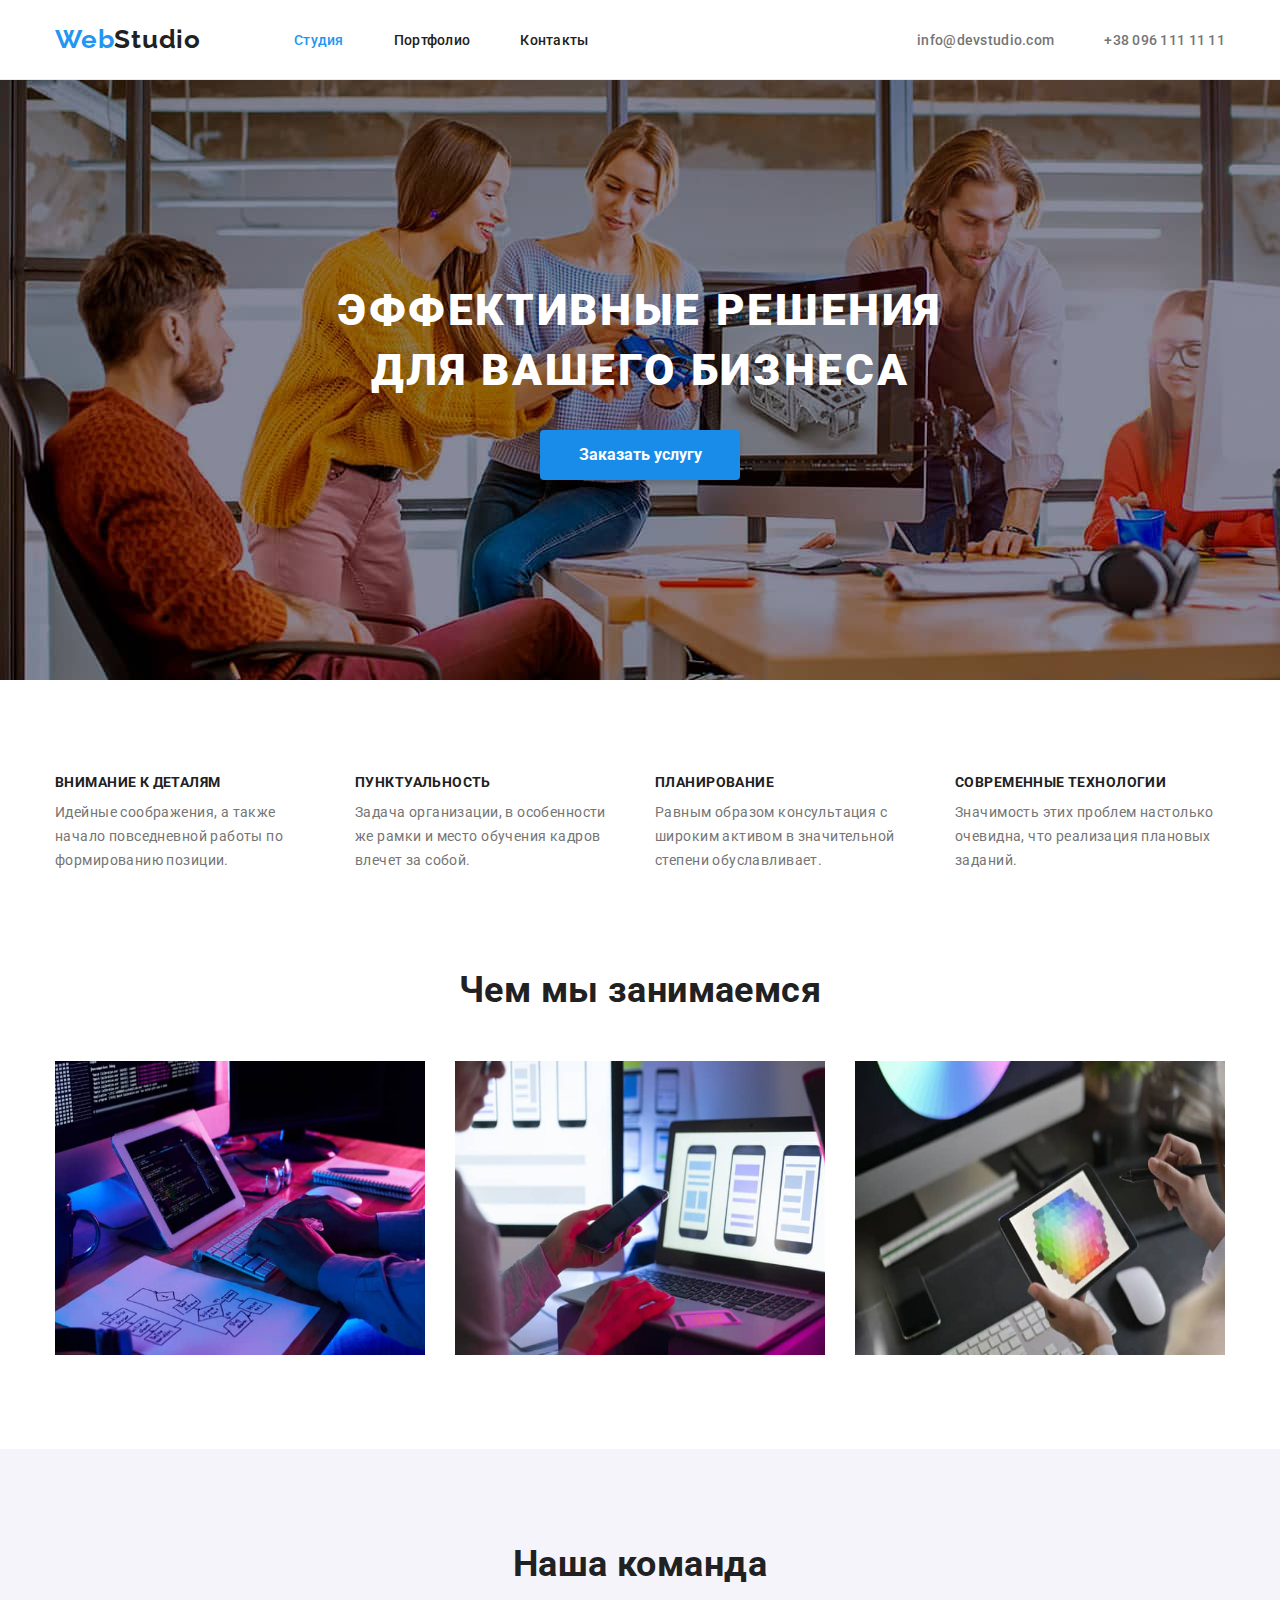
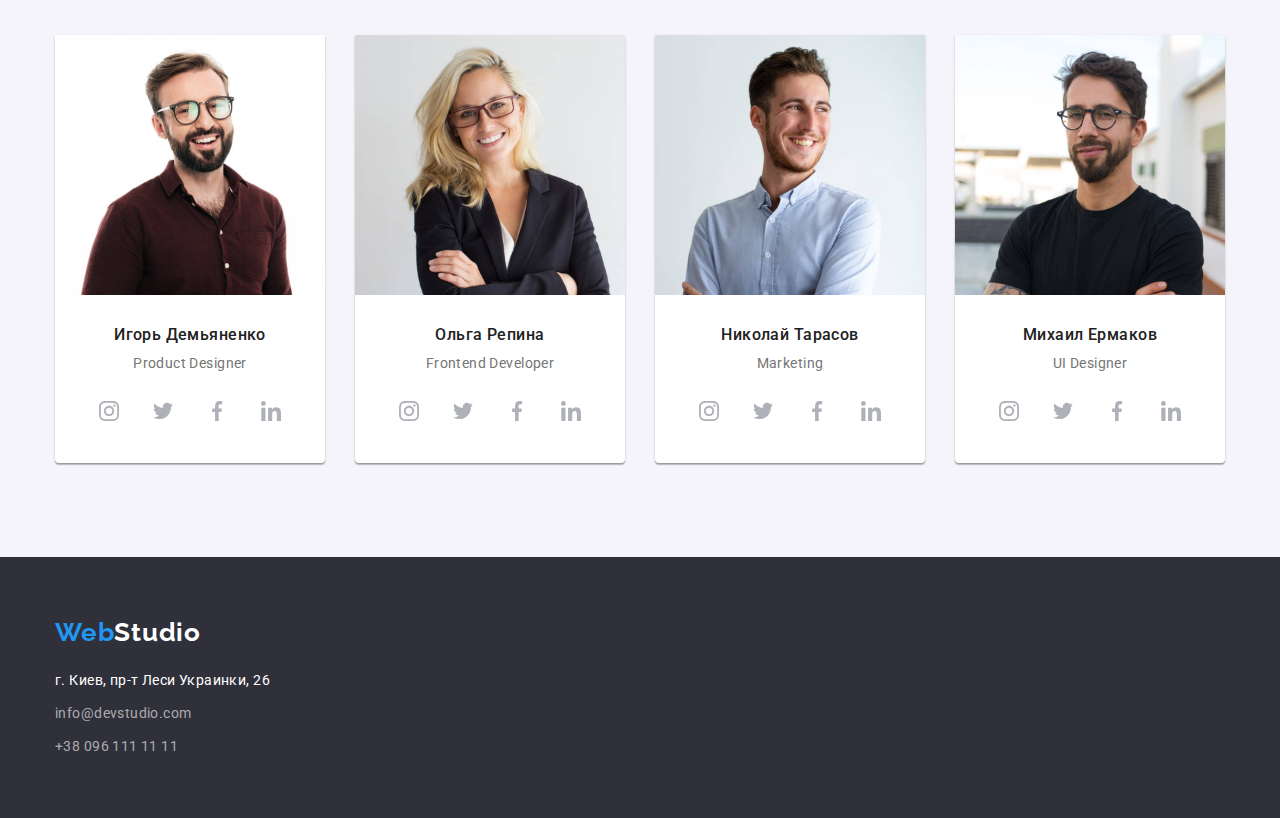
==== index.html @ 40f6d588 "Додано іконки для членів команди та фонову картинку шапки" ====
<!DOCTYPE html>
<html lang="ru">
<head>
    <meta charset="UTF-8">
    <meta name="viewport" content="width=device-width, initial-scale=1.0">
    <link rel="stylesheet" href="https://cdnjs.cloudflare.com/ajax/libs/modern-normalize/1.0.0/modern-normalize.min.css"/>
    <!-- <link rel="stylesheet" href="https://necolas.github.io/normalize.css/8.0.1/normalize.css" /> -->
    <link href="https://fonts.googleapis.com/css2?family=Oleo+Script&family=Raleway:wght@700&family=Roboto:wght@400;500;700;900&display=swap" rel="stylesheet">
    <link rel="stylesheet" href="./css/styles.css" />
    <title>Студия</title>
</head>

<body>
    <header>
        <div class="container container-header">
            <nav class="navigation">
                <a class="logo" href="./index.html" lang="en">Web<span class="logo-header">Studio</span></a>
                <ul class="container-nav">
                    <li class="nav-item"><a class="nav studio" href="./index.html">Студия</a></li>
                    <li class="nav-item"><a class="nav" href="./portfolio.html">Портфолио</a></li>
                    <li class="nav-item"><a class="nav" href="">Контакты</a></li>
                </ul>
            </nav>
            <address>
                <ul class="container-address">
                    <li class="contact-item"><a class="contact-header" href="mailto:info@devstudio.com">info@devstudio.com</a></li>
                    <li class="contact-item"><a class="contact-header" href="tel:+380961111111">+38 096 111 11 11</a></li>
                </ul>
            </address>
        </div>
    </header>

    <main>
        <section class="hero">
            <div class="container section-main">
                <h1 class="header-main">Эффективные решения для вашего бизнеса</h1>
                <button class="button-main" type="button">Заказать услугу</button>
            </div>
        </section>

        <section class="features-section">
            <div class="container container-features">
                <ul class="features">
                    <li class="block-feature">
                        <h3 class="header-feature">Внимание к деталям</h3>
                        <p class="desc-feature">Идейные соображения, а также начало повседневной работы по формированию позиции.</p>
                    </li>
                    <li class="block-feature">
                        <h3 class="header-feature">Пунктуальность</h3>
                        <p class="desc-feature">Задача организации, в особенности же рамки и место обучения кадров влечет за собой.</p>
                    </li>
                    <li class="block-feature">
                        <h3 class="header-feature">Планирование</h3>
                        <p class="desc-feature">Равным образом консультация с широким активом в значительной степени обуславливает.</p>
                    </li>
                    <li class="block-feature">
                        <h3 class="header-feature">Современные технологии</h3>
                        <p class="desc-feature">Значимость этих проблем настолько очевидна, что реализация плановых заданий.</p>
                    </li>
                </ul>
            </div>
        </section>

        <section class="pictures-section">
            <div class="container">
                <h2 class="header-section">Чем мы занимаемся</h2>
                <ul class="images">
                    <li class="image">
                        <img src="./images/programer-working.jpg" width="370" height="294" alt="Написание программного кода" />
                    </li>
                    <li class="image">
                        <img src="./images/developing-application-smartphones.jpg" width="370" height="294" alt="Анализ особенностей девайса" />
                    </li>
                    <li class="image">
                        <img src="./images/colour-selection.jpg" width="370" height="294" alt="Выбор цветового оформления" />
                    </li>
                </ul>
            </div>
        </section>

        <section class="names-section">
            <div class="container">
                <h2 class="header-section">Наша команда</h2>
                <ul class="container-name">
                    <li class="block-name">
                        <img src="./images/ihor.jpg" width="270" height="260" alt="фото Игоря Демьяненко" />
                        <div class="name">
                            <h3 class="header-name">Игорь Демьяненко</h3>
                            <p class="desc-name" lang="en">Product Designer</p>
                            <ul class="icons-web">
                                <li class="item-web">
                                    <a class="link-web" href="https://instagram.com" target="_blank" rel="noopener noreferrer" aria-label="Instagram">
                                        <svg class="svg-web">
                                            <use href="./images/icons/sprite.svg#instagram"></use>
                                        </svg>
                                    </a>
                                </li>
                                <li class="item-web">
                                    <a class="link-web" href="https://twitter.com" target="_blank" rel="noopener noreferrer" aria-label="Twitter">
                                        <svg class="svg-web">
                                            <use href="./images/icons/sprite.svg#twitter"></use>
                                        </svg>
                                    </a>
                                </li>
                                <li class="item-web">
                                    <a class="link-web" href="https://facebook.com" target="_blank" rel="noopener noreferrer" aria-label="Facebook">
                                        <svg class="svg-web">
                                            <use href="./images/icons/sprite.svg#facebook"></use>
                                        </svg>
                                    </a>
                                </li>
                                <li class="item-web">
                                    <a class="link-web" href="https://linkedin.com" target="_blank" rel="noopener noreferrer" aria-label="LinkedIn">
                                        <svg class="svg-web">
                                            <use href="./images/icons/sprite.svg#linkedin"></use>
                                        </svg>
                                    </a>
                                </li>
                            </ul>
                        </div>
                    </li>
                    <li class="block-name">
                        <img src="./images/olha.jpg" width="270" height="260" alt="фото Ольги Репиной" />
                        <div class="name">
                            <h3 class="header-name">Ольга Репина</h3>
                            <p class="desc-name" lang="en">Frontend Developer</p>
                            <ul class="icons-web">
                                <li class="item-web">
                                    <a class="link-web" href="https://instagram.com" target="_blank" rel="noopener noreferrer" aria-label="Instagram">
                                        <svg class="svg-web">
                                            <use href="./images/icons/sprite.svg#instagram"></use>
                                        </svg>
                                    </a>
                                </li>
                                <li class="item-web">
                                    <a class="link-web" href="https://twitter.com" target="_blank" rel="noopener noreferrer" aria-label="Twitter">
                                        <svg class="svg-web">
                                            <use href="./images/icons/sprite.svg#twitter"></use>
                                        </svg>
                                    </a>
                                </li>
                                <li class="item-web">
                                    <a class="link-web" href="https://facebook.com" target="_blank" rel="noopener noreferrer" aria-label="Facebook">
                                        <svg class="svg-web">
                                            <use href="./images/icons/sprite.svg#facebook"></use>
                                        </svg>
                                    </a>
                                </li>
                                <li class="item-web">
                                    <a class="link-web" href="https://linkedin.com" target="_blank" rel="noopener noreferrer" aria-label="LinkedIn">
                                        <svg class="svg-web">
                                            <use href="./images/icons/sprite.svg#linkedin"></use>
                                        </svg>
                                    </a>
                                </li>
                            </ul>
                        </div>
                    </li>
                    <li class="block-name">
                        <img src="./images/mykhola.jpg" width="270" height="260" alt="фото Николая Тарасова" />
                        <div class="name">
                            <h3 class="header-name">Николай Тарасов</h3>
                            <p class="desc-name" lang="en">Marketing</p>
                            <ul class="icons-web">
                                <li class="item-web">
                                    <a class="link-web" href="https://instagram.com" target="_blank" rel="noopener noreferrer" aria-label="Instagram">
                                        <svg class="svg-web">
                                            <use href="./images/icons/sprite.svg#instagram"></use>
                                        </svg>
                                    </a>
                                </li>
                                <li class="item-web">
                                    <a class="link-web" href="https://twitter.com" target="_blank" rel="noopener noreferrer" aria-label="Twitter">
                                        <svg class="svg-web">
                                            <use href="./images/icons/sprite.svg#twitter"></use>
                                        </svg>
                                    </a>
                                </li>
                                <li class="item-web">
                                    <a class="link-web" href="https://facebook.com" target="_blank" rel="noopener noreferrer" aria-label="Facebook">
                                        <svg class="svg-web">
                                            <use href="./images/icons/sprite.svg#facebook"></use>
                                        </svg>
                                    </a>
                                </li>
                                <li class="item-web">
                                    <a class="link-web" href="https://linkedin.com" target="_blank" rel="noopener noreferrer" aria-label="LinkedIn">
                                        <svg class="svg-web">
                                            <use href="./images/icons/sprite.svg#linkedin"></use>
                                        </svg>
                                    </a>
                                </li>
                            </ul>
                        </div>
                    </li>
                    <li class="block-name">
                        <img src="./images/mykhaylo.jpg" width="270" height="260" alt="фото Михаила Ермакова" />
                        <div class="name">
                            <h3 class="header-name">Михаил Ермаков</h3>
                            <p class="desc-name" lang="en">UI Designer</p>
                            <ul class="icons-web">
                                <li class="item-web">
                                    <a class="link-web" href="https://instagram.com" target="_blank" rel="noopener noreferrer" aria-label="Instagram">
                                        <svg class="svg-web">
                                            <use href="./images/icons/sprite.svg#instagram"></use>
                                        </svg>
                                    </a>
                                </li>
                                <li class="item-web">
                                    <a class="link-web" href="https://twitter.com" target="_blank" rel="noopener noreferrer" aria-label="Twitter">
                                        <svg class="svg-web">
                                            <use href="./images/icons/sprite.svg#twitter"></use>
                                        </svg>
                                    </a>
                                </li>
                                <li class="item-web">
                                    <a class="link-web" href="https://facebook.com" target="_blank" rel="noopener noreferrer" aria-label="Facebook">
                                        <svg class="svg-web">
                                            <use href="./images/icons/sprite.svg#facebook"></use>
                                        </svg>
                                    </a>
                                </li>
                                <li class="item-web">
                                    <a class="link-web" href="https://linkedin.com" target="_blank" rel="noopener noreferrer" aria-label="LinkedIn">
                                        <svg class="svg-web">
                                            <use href="./images/icons/sprite.svg#linkedin"></use>
                                        </svg>
                                    </a>
                                </li>
                            </ul>
                        </div>
                    </li>
                </ul>
            </div>
        </section>
    </main>

    <footer>
        <div class="container">
            <a class="logo" href="./index.html" lang="en">Web<span class="logo-footer">Studio</span></a>
            <address>
                <ul>
                    <li class="container-contacts"><a class="address" href="https://www.google.com/maps/d/viewer?mid=10uSM3H-mIU3GznYo2szRIEphczw&msa=0&ll=50.42732700000004%2C30.538092&z=17" target="_blank" rel="noopener noreferrer nofollow">г. Киев, пр-т Леси Украинки, 26</a></li>
                    <li class="container-contacts"><a class="contact-footer" href="mailto:info@devstudio.com">info@devstudio.com</a></li>
                    <li class="container-contacts"><a class="contact-footer" href="tel:+380961111111">+38 096 111 11 11</a></li>
                </ul>
            </address>
        </div>
    </footer>
</body>
</html>
---- css/styles.css ----
* {
    margin: 0px;
    padding: 0px;
}

p, h1, h2, h3, ul {
    margin-block-start: 0px;
    margin-block-end: 0px;
}

/* html {
    overflow-x: hidden;
} */

img {
    display: block;
    /* max-width: 100%; */
}

body {
    font-family: 'Roboto', sans-serif;
    font-weight: 400;
    font-size: 14px;
    color: #757575;
    letter-spacing: 0.03em;
    line-height: 24px;
}

a {
    text-decoration: none;
}

ul {
    list-style-type: none;
    padding-inline-start: 0px;
}

header {
    font-weight: 500;
    line-height: 16px;
    letter-spacing: 0.02em;
    padding-top: 24px;
    padding-bottom: 24px;
    border-bottom: 1px solid #ECECEC;
}

footer {
    padding-top: 60px;
    padding-bottom: 60px;
    background-color: #2F303A;
}

.nav:hover, .contact-header:hover, .contact-footer:hover,
.logo:hover, .address:hover {
    color: #2196F3;
    /* text-decoration: underline; */
    cursor: pointer;
}

.buttons:hover {
    color: #FFFFFF;
    background-color: #2196F3;
    /* text-decoration: underline; */
    cursor: pointer;
}

.nav:focus, .contact-header:focus, .contact-footer:focus,
.logo:focus, .address:focus {
    color: #2196F3;
}

.buttons:focus {
    color: #FFFFFF;
    background-color:  #2196F3;
}

.hero {
    background-color: #C4C4C4;
    background-image: url(../images/fon.jpg);
    background-repeat: no-repeat;
    background-size: cover;
}

.logo {
    font-family: 'Raleway', sans-serif;
    font-weight: 700;
    font-size: 26px;
    color: #2196F3;
    line-height: 31px;
    letter-spacing: 0.03em;
}

header .logo {
    margin-right: 93px;
}

.logo-header, .nav {
    color: #212121;
}

.logo-footer {
    color: #FFFFFF;
}

.contact-header {
    color: #757575;
    font-style: normal;
}

.contact-footer {
    color: rgba(255, 255, 255, 0.6);
    font-style: normal;
}

.address {
    color: #FFFFFF;
    font-style: normal;
}

.button-main {
    font-family: 'Roboto', sans-serif;
    font-weight: 700;
    font-size: 16px;
    color: #FFFFFF;
    background-color: #188CE8;
    width: 200px;
    height: 50px;
    border: 0px;
    border-radius: 4px;
    box-shadow: 0px 4px 4px rgba(0, 0, 0, 0.15);
}

.buttons {
    font-family: 'Roboto', sans-serif;
    font-weight: 500;
    font-size: 16px;
    line-height: 26px;
    letter-spacing: 0.03em;
    color: #212121;
    background-color: #F5F4FA;
    border: 0px;
    border-radius: 4px;
    padding: 6px 22px;
}

.header-main {
    font-weight: 900;
    font-size: 44px;
    color: #FFFFFF;
    text-transform: uppercase;
    text-align: center;
    letter-spacing: 0.06em;
    line-height: 60px;
    width: 696px;
    height: 120px;
    margin-bottom: 30px;
}

.header-project {
    font-weight: 700;
    font-size: 18px;
    color: #212121;
    line-height: 36px;
    margin-bottom: 4px;
}

.header-section {
    font-weight: 700;
    font-size: 36px;
    color: #212121;
    line-height: 42px;
    text-align: center;
    margin-bottom: 50px;
}

.header-feature {
    font-weight: 700;
    font-size: 14px;
    color: #212121;
    text-transform: uppercase;
    line-height: 16px;
    margin-bottom: 10px;
}

.header-name {
    font-weight: 500;
    font-size: 16px;
    color: #212121;
    line-height: 19px;
    text-align: center;
    margin-bottom: 10px;
}

.desc-name {
    line-height: 19px;
    text-align: center;
    margin-bottom: 16px;
}

.project {
    font-size: 16px;
    line-height: 30px;
    padding: 19px 23px; /*20px 24px;*/
    border: 1px solid #EEEEEE;
}

.desc-project {
    color: #757575;
}

.studio, .portfolio {
    color: #2196F3;
}

.container {
    width: 1200px;
    margin-left: auto;
    margin-right: auto;
    padding-left: 15px;
    padding-right: 15px;
}

.container-nav, .container-address {
    display: inline-flex;
}

.nav-item:not(:last-child), .contact-item:not(:last-child) {
    margin-right: 50px;
}

.container-header {
    display: flex;
    align-items: center;
    justify-content: flex-end;
}

.navigation {
    display: flex;
    align-items: center;
    margin-right: auto;
}

.hero {
    padding-top: 200px;
    padding-bottom: 200px;
}

.section-main {
    display: flex;
    flex-direction: column;
    align-items: center;
}

.features-section, .block-portfolio {
    padding-top: 94px;
    padding-bottom: 94px;
}

.container-features {
    height: 101px;
}

.features, .images, .container-name {
    display: flex;
    flex-direction: row;
    /*margin-left: -30px;*/
}

.block-feature {
    /*margin-left: 30px;
    flex-basis: calc(100% / 4 - 30px);*/
    width: 270px;
}

.block-feature:not(:first-child), .image:not(:first-child),
.block-name:not(:first-child) {
    margin-left: 30px;
}

.pictures-section {
    padding-bottom: 94px;
}

.image {
    /*margin-left: 30px;
    flex-basis: calc(100% / 3 - 30px);*/
    width: 370px;
}

.names-section {
    padding-top: 94px;
    padding-bottom: 94px;
    background-color: #F5F4FA;
}

.block-name {
    /*margin-left: 30px;
    flex-basis: calc(100% / 4 - 30px);*/
    width: 270px;
    background-color: #FFFFFF;
    border-radius: 0px 0px 4px 4px;
    box-shadow: 0px 1px 3px rgba(0, 0, 0, 0.12), 0px 1px 1px rgba(0, 0, 0, 0.14), 0px 2px 1px rgba(0, 0, 0, 0.2);
}

.name {
    margin-top: 30px;
    margin-bottom: 30px;
}

footer address {
    margin-top: 20px;
}

.container-contacts:not(:last-child) {
    margin-bottom: 9px;
}

.block-button {
    margin-bottom: 50px;
    display: flex;
    justify-content: center;
}

.btn:not(:last-child) {
    margin-right: 8px;
}

.desc {
    display: flex;
    flex-wrap: wrap;
    /*margin-left: -30px;
    margin-top: -30px;*/
}

.desc-portfolio {
    /*margin-left: 30px;
    margin-top: 30px;
    flex-basis: calc(100% / 3 - 30px);*/
    width: 370px;
}

.desc-portfolio:nth-child(n+4) {
    margin-top: 30px;
}

.desc-portfolio:not(:nth-child(3n+1)) {
    margin-left: 30px;
}

.icons-web {
    display:flex;
    justify-content: center;
}

.item-web:not(:last-child) {
    margin-right: 10px;
}

.link-web {
    display:flex;
    justify-content: center;
    align-items: center;
    width: 44px;
    height: 44px;
    background-color: #FFFFFF;
    border-radius: 50%;
}

.link-web:hover, .link-web:focus {
    background-color: #2196F3;
}

.link-web:hover .svg-web, .link-web:focus .svg-web {
    fill: #FFFFFF;
}

.svg-web {
    width: 20px;
    height: 20px;
    fill: #AFB1B8;
}
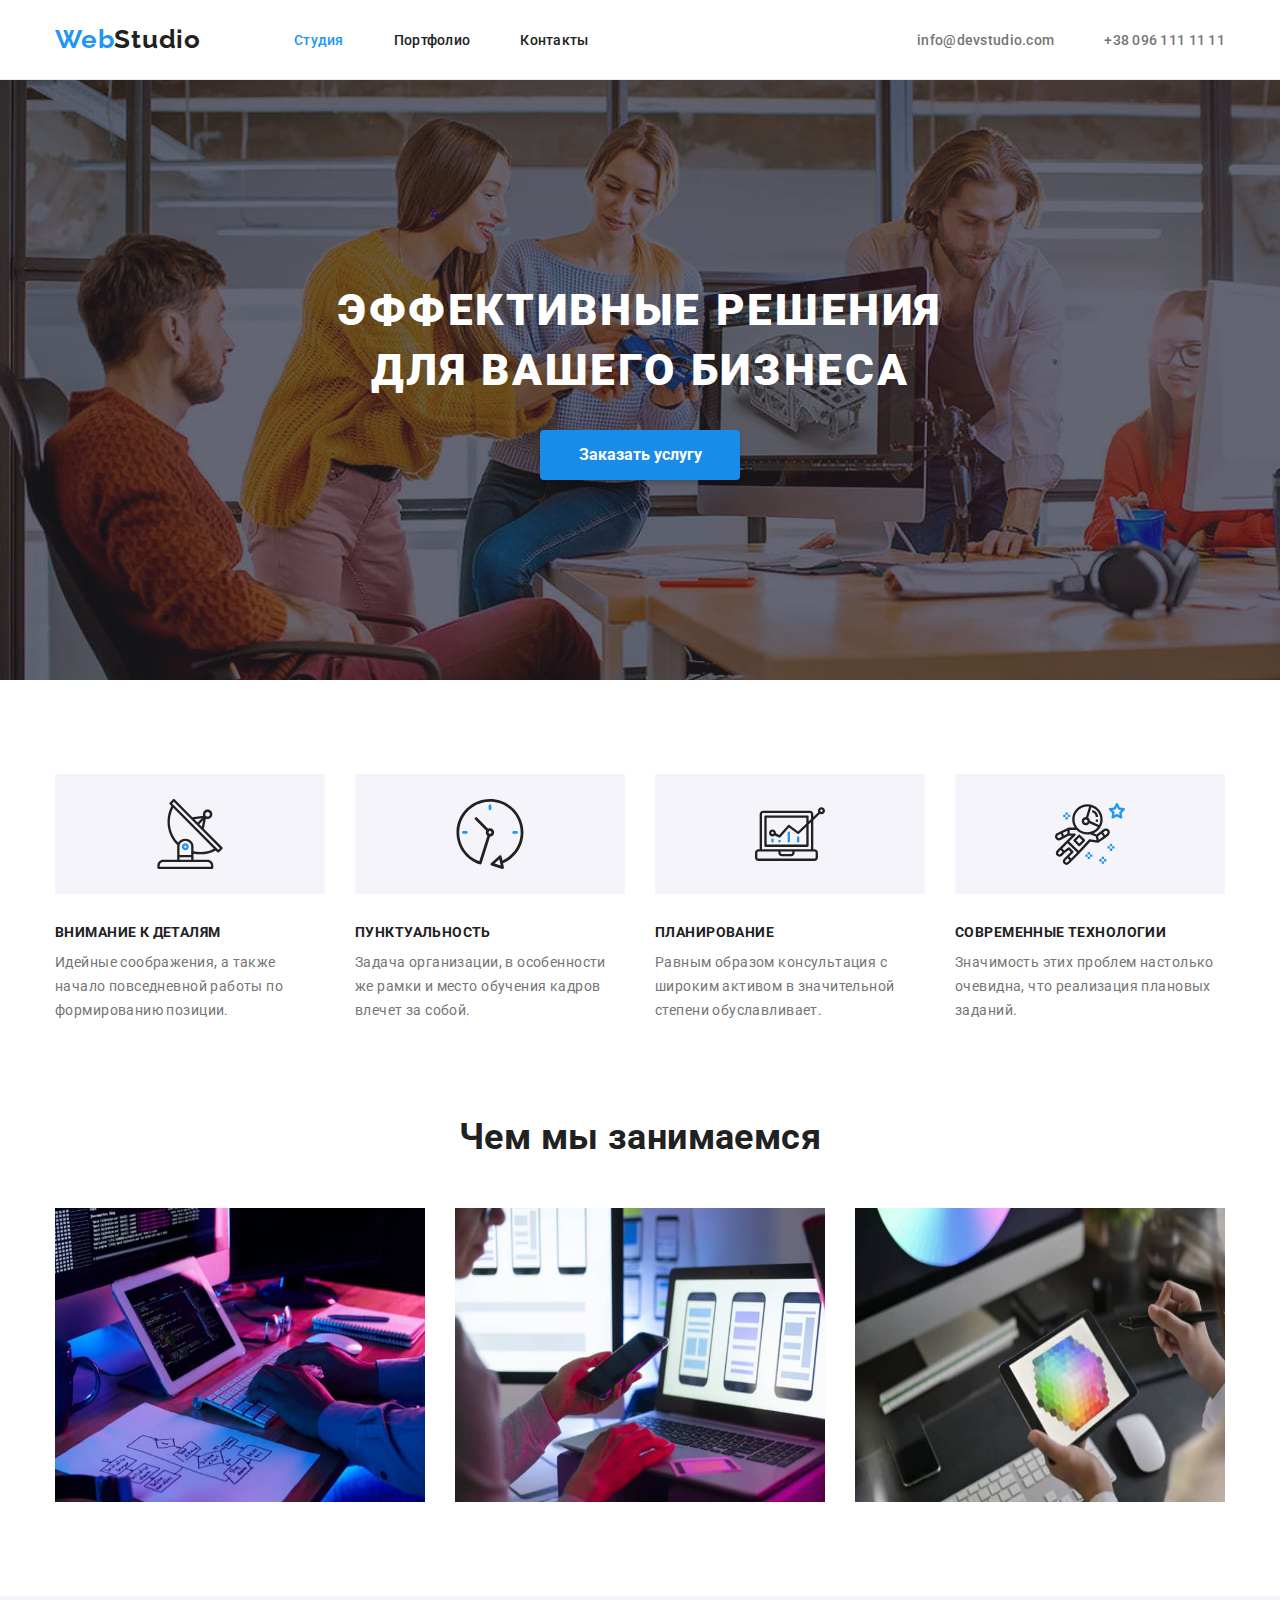
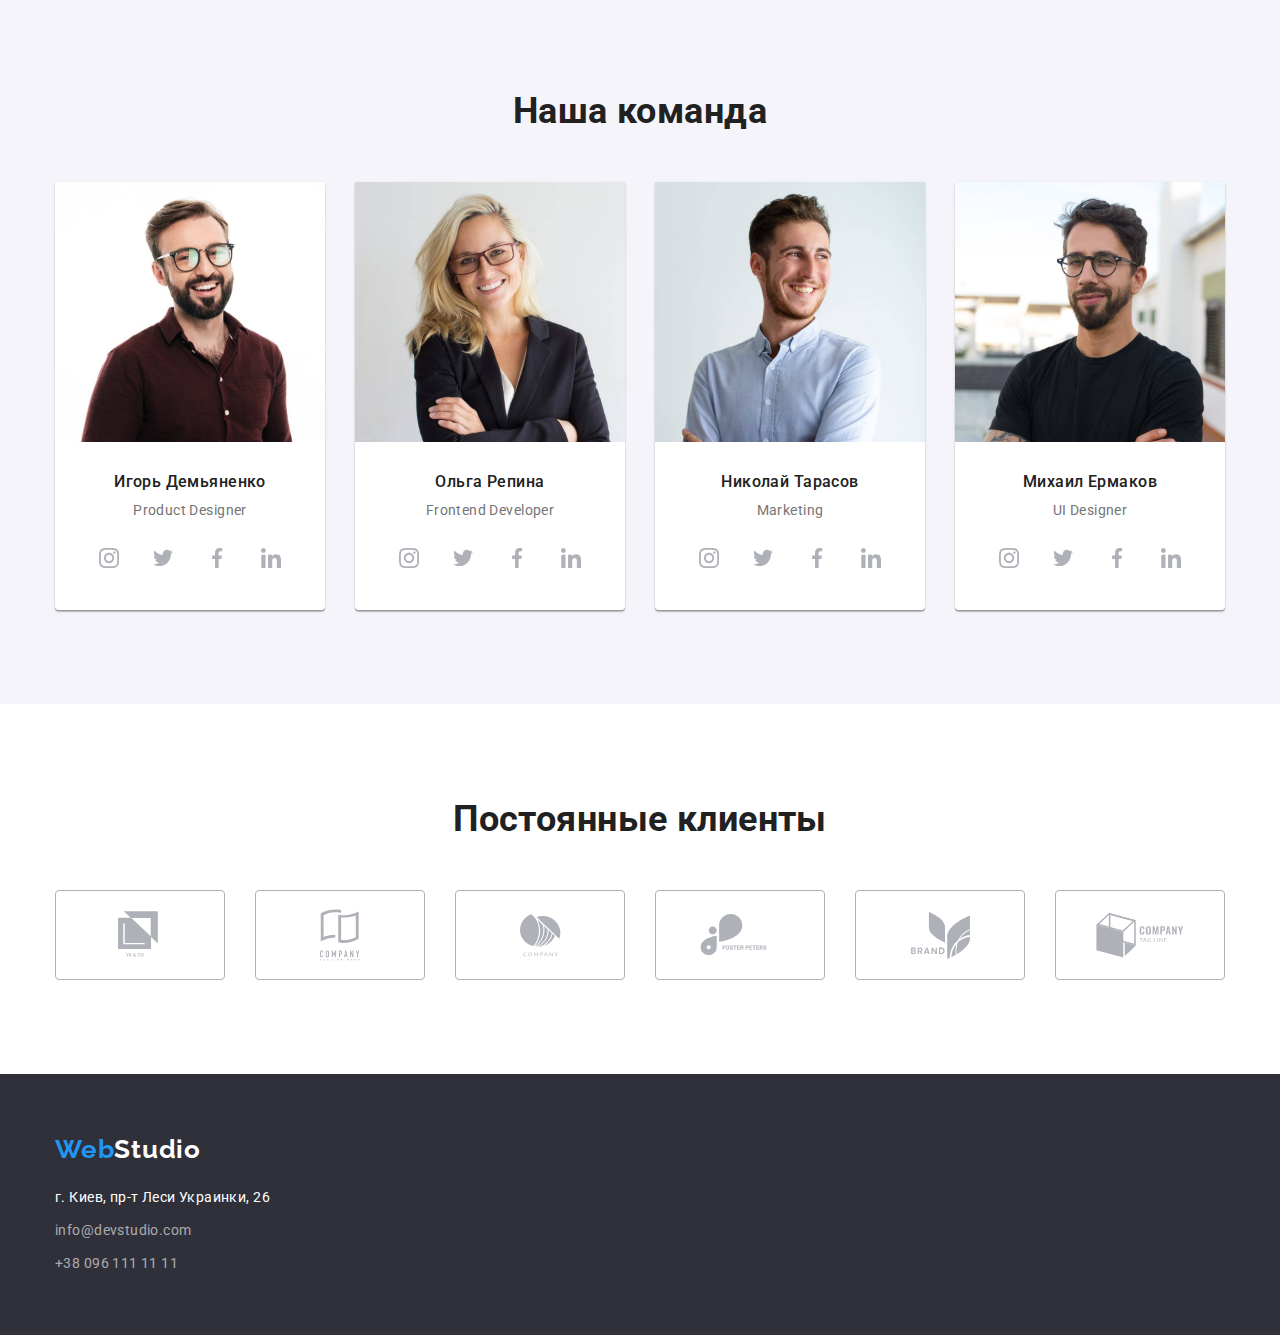
==== commit bbf2b6f8: "Додано затемнення та іконки для Переваг і Клієнтів" ====
--- a/index.html
+++ b/index.html
@@ -40,20 +40,62 @@
 
         <section class="features-section">
             <div class="container container-features">
+                <!--<ul class="icons-feature">
+                    <li class="item-feature">
+                        <svg class="svg-feature">
+                            <use href="./images/icons/sprite.svg#antenna"></use>
+                        </svg>
+                    </li>
+                    <li class="item-feature">
+                        <svg class="svg-feature">
+                            <use href="./images/icons/sprite.svg#clock"></use>
+                        </svg>
+                    </li>
+                    <li class="item-feature">
+                        <svg class="svg-feature">
+                            <use href="./images/icons/sprite.svg#diagram"></use>
+                        </svg>
+                    </li>
+                    <li class="item-feature">
+                        <svg class="svg-feature">
+                            <use href="./images/icons/sprite.svg#astronaut"></use>
+                        </svg>
+                    </li>
+                </ul>-->
                 <ul class="features">
                     <li class="block-feature">
+                        <div class="icon-feature">
+                            <svg class="svg-feature">
+                                <use href="./images/icons/sprite.svg#antenna"></use>
+                            </svg>
+                        </div>
                         <h3 class="header-feature">Внимание к деталям</h3>
                         <p class="desc-feature">Идейные соображения, а также начало повседневной работы по формированию позиции.</p>
                     </li>
                     <li class="block-feature">
+                        <div class="icon-feature">
+                            <svg class="svg-feature">
+                                <use href="./images/icons/sprite.svg#clock"></use>
+                            </svg>
+                        </div>
                         <h3 class="header-feature">Пунктуальность</h3>
                         <p class="desc-feature">Задача организации, в особенности же рамки и место обучения кадров влечет за собой.</p>
                     </li>
                     <li class="block-feature">
+                        <div class="icon-feature">
+                            <svg class="svg-feature">
+                                <use href="./images/icons/sprite.svg#diagram"></use>
+                            </svg>
+                        </div>
                         <h3 class="header-feature">Планирование</h3>
                         <p class="desc-feature">Равным образом консультация с широким активом в значительной степени обуславливает.</p>
                     </li>
                     <li class="block-feature">
+                        <div class="icon-feature">
+                            <svg class="svg-feature">
+                                <use href="./images/icons/sprite.svg#astronaut"></use>
+                            </svg>
+                        </div>
                         <h3 class="header-feature">Современные технологии</h3>
                         <p class="desc-feature">Значимость этих проблем настолько очевидна, что реализация плановых заданий.</p>
                     </li>
@@ -233,6 +275,42 @@
                 </ul>
             </div>
         </section>
+
+        <section class="permanent-section">
+            <h3 class="header-section">Постоянные клиенты</h3>
+            <ul class="icons-client">
+                <li class="item-client">
+                    <svg class="client svg-client-1">
+                        <use href="./images/icons/sprite.svg#logo_1"></use>
+                    </svg>
+                </li>
+                <li class="item-client">
+                    <svg class="client svg-client-2">
+                        <use href="./images/icons/sprite.svg#logo_2"></use>
+                    </svg>
+                </li>
+                <li class="item-client">
+                    <svg class="client svg-client-3">
+                        <use href="./images/icons/sprite.svg#logo_3"></use>
+                    </svg>
+                </li>
+                <li class="item-client">
+                    <svg class="client svg-client-4">
+                        <use href="./images/icons/sprite.svg#logo_4"></use>
+                    </svg>
+                </li>
+                <li class="item-client">
+                    <svg class="client svg-client-5">
+                        <use href="./images/icons/sprite.svg#logo_5"></use>
+                    </svg>
+                </li>
+                <li class="item-client">
+                    <svg class="client svg-client-6">
+                        <use href="./images/icons/sprite.svg#logo_6"></use>
+                    </svg>
+                </li>
+            </ul>
+        </section>
     </main>
 
     <footer>
--- a/css/styles.css
+++ b/css/styles.css
@@ -76,7 +76,7 @@
 
 .hero {
     background-color: #C4C4C4;
-    background-image: url(../images/fon.jpg);
+    background-image: linear-gradient(to right, rgba(47, 48, 58, 0.4), rgba(47, 48, 58, 0.4)), url(../images/fon.jpg);
     background-repeat: no-repeat;
     background-size: cover;
 }
@@ -251,14 +251,14 @@
     align-items: center;
 }
 
-.features-section, .block-portfolio {
+.features-section, .block-portfolio, .permanent-section {
     padding-top: 94px;
     padding-bottom: 94px;
 }
 
-.container-features {
+/*.container-features {
     height: 101px;
-}
+}*/
 
 .features, .images, .container-name {
     display: flex;
@@ -347,7 +347,7 @@
     margin-left: 30px;
 }
 
-.icons-web {
+.icons-web, .icons-client {
     display:flex;
     justify-content: center;
 }
@@ -378,4 +378,83 @@
     width: 20px;
     height: 20px;
     fill: #AFB1B8;
+}
+
+/*.item-feature:not(:last-child) {
+    margin-right: 30px;
+}*/
+
+.icon-feature {
+    display:flex;
+    justify-content: center;
+    align-items: center;
+    width: 270px;
+    height: 120px;
+    background-color: #F5F4FA;
+    margin-bottom: 30px;
+}
+
+.svg-feature {
+    width: 70px;
+    height: 70px;
+}
+
+.svg-client-1 {
+    width: 44px;
+    height: 49px;
+}
+
+.svg-client-2 {
+    width: 40px;
+    height: 52px;
+}
+
+.svg-client-3 {
+    width: 41px;
+    height: 43px;
+}
+
+.svg-client-4 {
+    width: 80px;
+    height: 42px;
+}
+
+.svg-client-5 {
+    width: 59px;
+    height: 47px;
+}
+
+.svg-client-6 {
+    width: 88px;
+    height: 45px;
+}
+
+.client {
+    fill: #AFB1B8;
+}
+
+.item-client:not(:last-child) {
+    margin-right: 30px;
+}
+
+.item-client {
+    display:flex;
+    justify-content: center;
+    align-items: center;
+    width: 170px;
+    height: 90px;
+    border: 1px solid #AFB1B8;
+    box-sizing: border-box;
+    border-radius: 4px;
+    cursor: pointer;
+}
+
+.item-client:hover, .item-client:focus{
+    border: 1px solid #2196F3;
+    box-sizing: border-box;
+    border-radius: 4px;
+}
+
+.item-client:hover .client, .item-client:focus .client{
+    fill: #2196F3;
 }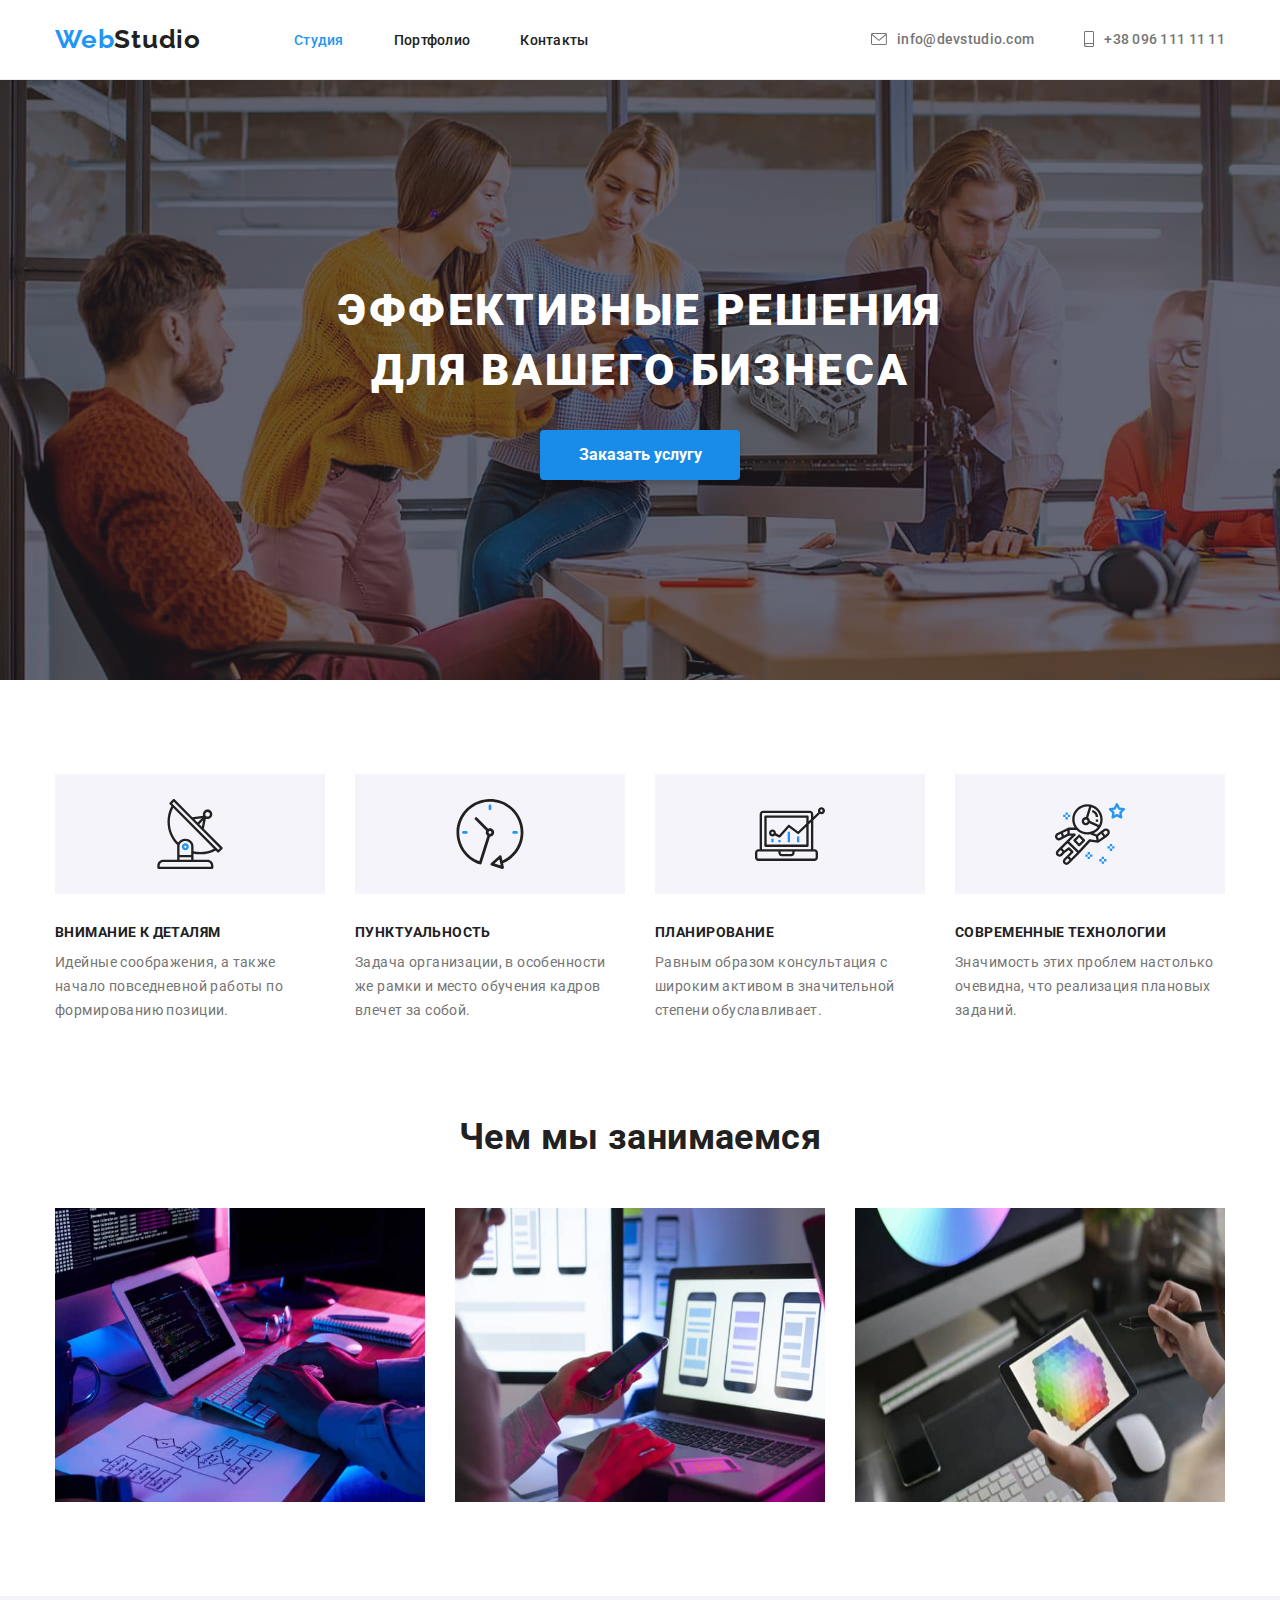
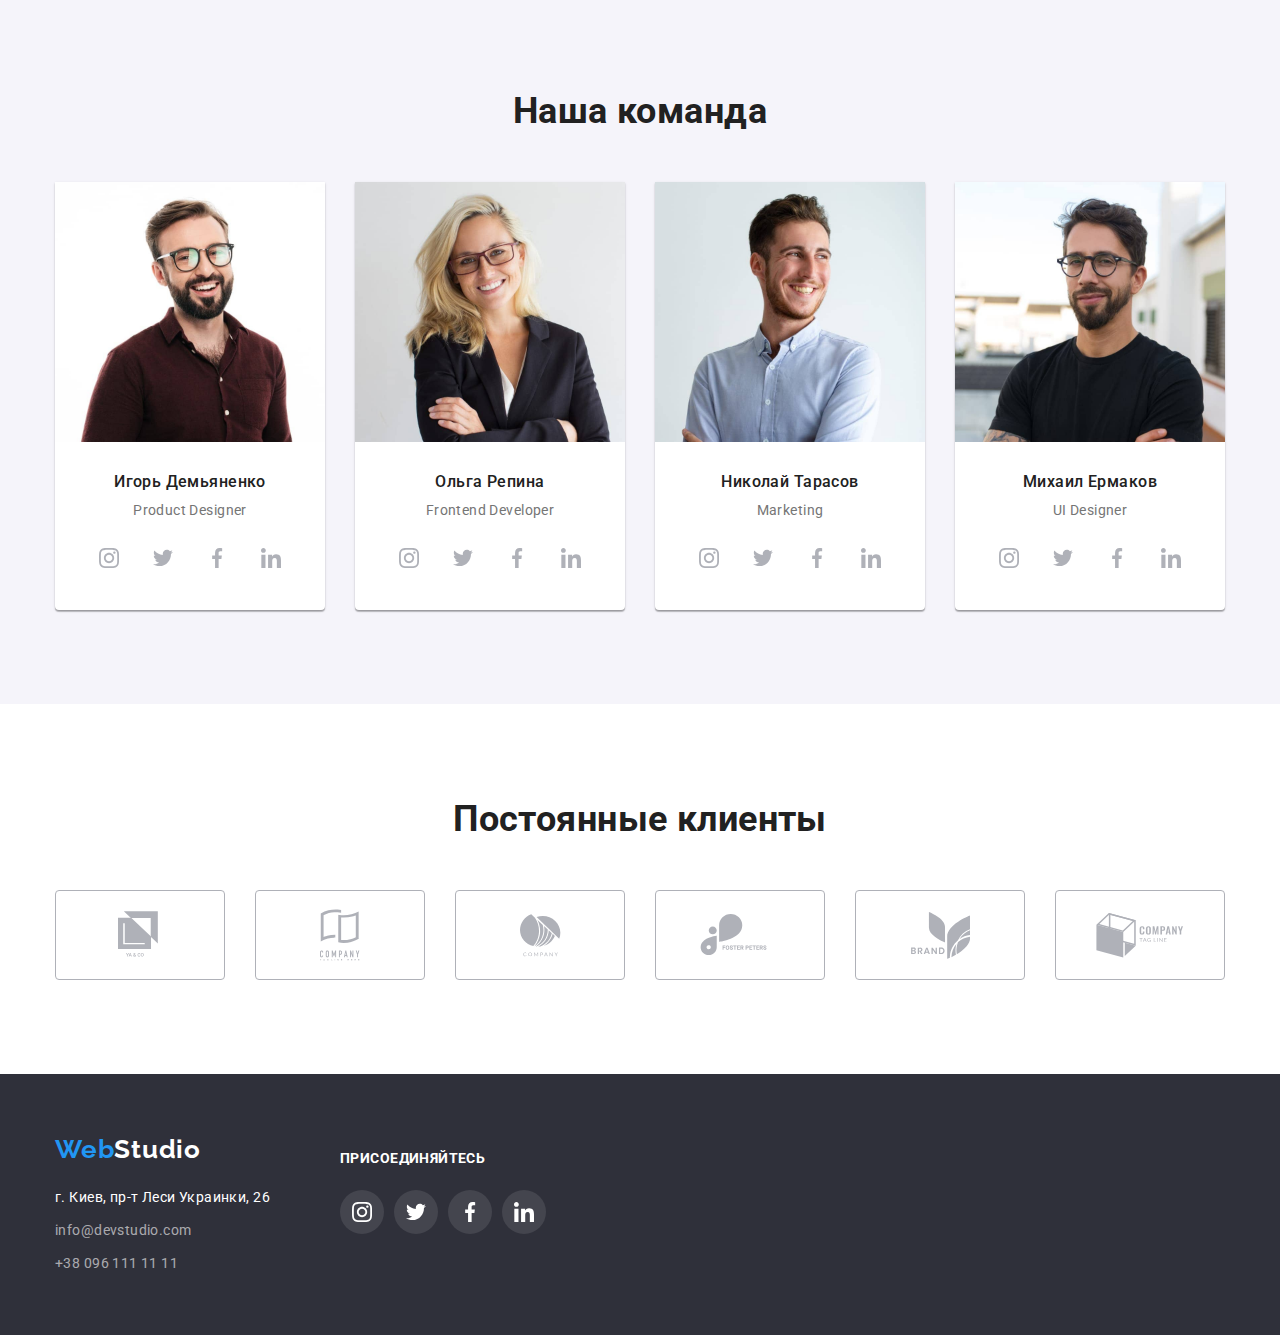
==== commit e7c98405: "Додано тіні і решту іконок" ====
--- a/index.html
+++ b/index.html
@@ -23,8 +23,22 @@
             </nav>
             <address>
                 <ul class="container-address">
-                    <li class="contact-item"><a class="contact-header" href="mailto:info@devstudio.com">info@devstudio.com</a></li>
-                    <li class="contact-item"><a class="contact-header" href="tel:+380961111111">+38 096 111 11 11</a></li>
+                    <li class="contact-item">
+                        <a class="contact-header mail" href="mailto:info@devstudio.com">
+                            <svg class="envelope">
+                                <use href="./images/icons/sprite.svg#envelope"></use>
+                            </svg>
+                            info@devstudio.com
+                        </a>
+                    </li>
+                    <li class="contact-item">
+                        <a class="contact-header phone" href="tel:+380961111111">
+                            <svg class="smartphone">
+                                <use href="./images/icons/sprite.svg#smartphone"></use>
+                            </svg>
+                            +38 096 111 11 11
+                        </a>
+                    </li>
                 </ul>
             </address>
         </div>
@@ -40,28 +54,6 @@
 
         <section class="features-section">
             <div class="container container-features">
-                <!--<ul class="icons-feature">
-                    <li class="item-feature">
-                        <svg class="svg-feature">
-                            <use href="./images/icons/sprite.svg#antenna"></use>
-                        </svg>
-                    </li>
-                    <li class="item-feature">
-                        <svg class="svg-feature">
-                            <use href="./images/icons/sprite.svg#clock"></use>
-                        </svg>
-                    </li>
-                    <li class="item-feature">
-                        <svg class="svg-feature">
-                            <use href="./images/icons/sprite.svg#diagram"></use>
-                        </svg>
-                    </li>
-                    <li class="item-feature">
-                        <svg class="svg-feature">
-                            <use href="./images/icons/sprite.svg#astronaut"></use>
-                        </svg>
-                    </li>
-                </ul>-->
                 <ul class="features">
                     <li class="block-feature">
                         <div class="icon-feature">
@@ -314,15 +306,50 @@
     </main>
 
     <footer>
-        <div class="container">
-            <a class="logo" href="./index.html" lang="en">Web<span class="logo-footer">Studio</span></a>
-            <address>
-                <ul>
-                    <li class="container-contacts"><a class="address" href="https://www.google.com/maps/d/viewer?mid=10uSM3H-mIU3GznYo2szRIEphczw&msa=0&ll=50.42732700000004%2C30.538092&z=17" target="_blank" rel="noopener noreferrer nofollow">г. Киев, пр-т Леси Украинки, 26</a></li>
-                    <li class="container-contacts"><a class="contact-footer" href="mailto:info@devstudio.com">info@devstudio.com</a></li>
-                    <li class="container-contacts"><a class="contact-footer" href="tel:+380961111111">+38 096 111 11 11</a></li>
-                </ul>
-            </address>
+        <div class="container container-footer">
+            <div class="left-footer">
+                <a class="logo" href="./index.html" lang="en">Web<span class="logo-footer">Studio</span></a>
+                <address>
+                    <ul>
+                        <li class="container-contacts"><a class="address" href="https://www.google.com/maps/d/viewer?mid=10uSM3H-mIU3GznYo2szRIEphczw&msa=0&ll=50.42732700000004%2C30.538092&z=17" target="_blank" rel="noopener noreferrer nofollow">г. Киев, пр-т Леси Украинки, 26</a></li>
+                        <li class="container-contacts"><a class="contact-footer" href="mailto:info@devstudio.com">info@devstudio.com</a></li>
+                        <li class="container-contacts"><a class="contact-footer" href="tel:+380961111111">+38 096 111 11 11</a></li>
+                    </ul>
+                </address>
+            </div>
+            <div class="right-footer">
+                <span class="together">Присоединяйтесь</span>
+                <ul class="icons-footer-web">
+                    <li class="item-footer-web">
+                        <a class="link-footer-web" href="https://instagram.com" target="_blank" rel="noopener noreferrer" aria-label="Instagram">
+                            <svg class="svg-footer-web">
+                                <use href="./images/icons/sprite.svg#instagram"></use>
+                            </svg>
+                        </a>
+                    </li>
+                    <li class="item-footer-web">
+                        <a class="link-footer-web" href="https://twitter.com" target="_blank" rel="noopener noreferrer" aria-label="Twitter">
+                            <svg class="svg-footer-web">
+                                <use href="./images/icons/sprite.svg#twitter"></use>
+                            </svg>
+                        </a>
+                    </li>
+                    <li class="item-footer-web">
+                        <a class="link-footer-web" href="https://facebook.com" target="_blank" rel="noopener noreferrer" aria-label="Facebook">
+                            <svg class="svg-footer-web">
+                                <use href="./images/icons/sprite.svg#facebook"></use>
+                            </svg>
+                        </a>
+                    </li>
+                    <li class="item-footer-web">
+                        <a class="link-footer-web" href="https://linkedin.com" target="_blank" rel="noopener noreferrer" aria-label="LinkedIn">
+                            <svg class="svg-footer-web">
+                                <use href="./images/icons/sprite.svg#linkedin"></use>
+                            </svg>
+                        </a>
+                    </li>
+                </ul>
+            </div>
         </div>
     </footer>
 </body>
--- a/css/styles.css
+++ b/css/styles.css
@@ -51,7 +51,7 @@
 }
 
 .nav:hover, .contact-header:hover, .contact-footer:hover,
-.logo:hover, .address:hover {
+.logo:hover, .address:hover/*, .contact-header:hover::before*/ {
     color: #2196F3;
     /* text-decoration: underline; */
     cursor: pointer;
@@ -65,7 +65,7 @@
 }
 
 .nav:focus, .contact-header:focus, .contact-footer:focus,
-.logo:focus, .address:focus {
+.logo:focus, .address:focus/*, .contact-header:focus::before*/ {
     color: #2196F3;
 }
 
@@ -366,11 +366,13 @@
     border-radius: 50%;
 }
 
-.link-web:hover, .link-web:focus {
+.link-web:hover, .link-web:focus,
+.link-footer-web:hover, .link-footer-web:focus {
     background-color: #2196F3;
 }
 
-.link-web:hover .svg-web, .link-web:focus .svg-web {
+.link-web:hover .svg-web, .link-web:focus .svg-web,
+.link-footer-web:hover .svg-footer-web, .link-footer-web:focus .svg-footer-web {
     fill: #FFFFFF;
 }
 
@@ -457,4 +459,96 @@
 
 .item-client:hover .client, .item-client:focus .client{
     fill: #2196F3;
+}
+
+.contact-header {
+    display: flex;
+    align-items: center;
+}
+
+/*.contact-header::before {
+    margin-right: 10px;
+    content: '';
+    display: inline-block;
+}
+
+.mail::before {
+    width: 16px;
+    height: 12px;
+    background-image: url(../images/icons/envelope.svg);
+}
+
+.phone::before {
+    width: 10px;
+    height: 16px;
+    background-image: url(../images/icons/smartphone.svg);
+}*/
+
+.envelope {
+    margin-right: 10px;
+    width: 16px;
+    height: 12px;
+    fill: #757575;
+}
+
+.smartphone {
+    margin-right: 10px;
+    width: 10px;
+    height: 16px;
+    fill: #757575;
+}
+
+.contact-header:hover .envelope,  .contact-header:hover .smartphone,
+.contact-header:focus .envelope,  .contact-header:focus .smartphone {
+    fill: #2196F3;
+}
+
+.icons-footer-web {
+    display:flex;
+    margin-top: 20px;
+}
+
+.item-footer-web:not(:last-child) {
+    margin-right: 10px;
+}
+
+.link-footer-web {
+    display:flex;
+    justify-content: center;
+    align-items: center;
+    width: 44px;
+    height: 44px;
+    background-color: rgba(255, 255, 255, 0.1);
+    border-radius: 50%;
+}
+
+.svg-footer-web {
+    width: 20px;
+    height: 20px;
+    fill: #FFFFFF;
+}
+
+.container-footer {
+    display: flex;
+}
+
+.left-footer {
+    margin-right: 70px;
+}
+
+.right-footer {
+    padding-top: 12px;
+}
+
+.together {
+    font-weight: 700;
+    font-size: 14px;
+    line-height: 16px;
+    letter-spacing: 0.03em;
+    text-transform: uppercase;
+    color: #FFFFFF;
+}
+
+.desc-portfolio:hover {
+    box-shadow: 0px 1px 1px rgba(0, 0, 0, 0.12), 0px 4px 4px rgba(0, 0, 0, 0.06), 1px 4px 6px rgba(0, 0, 0, 0.16);   
 }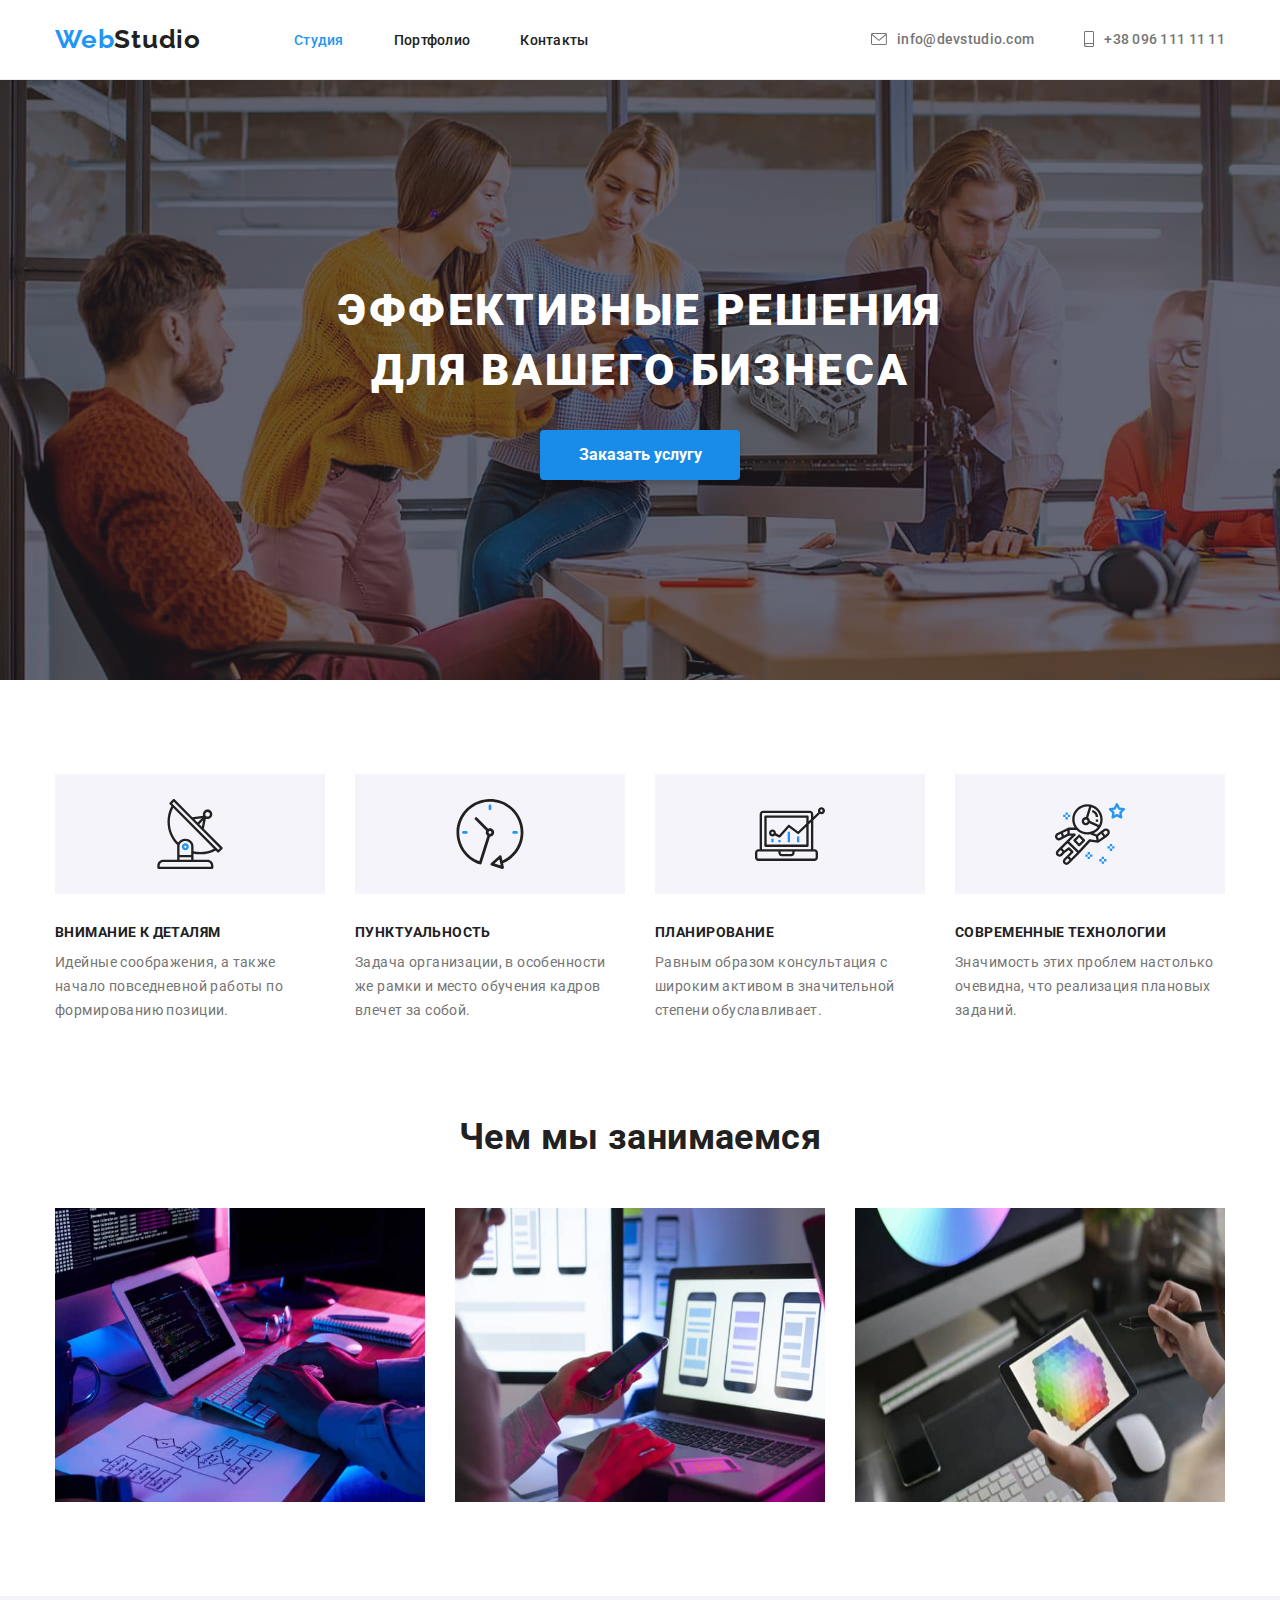
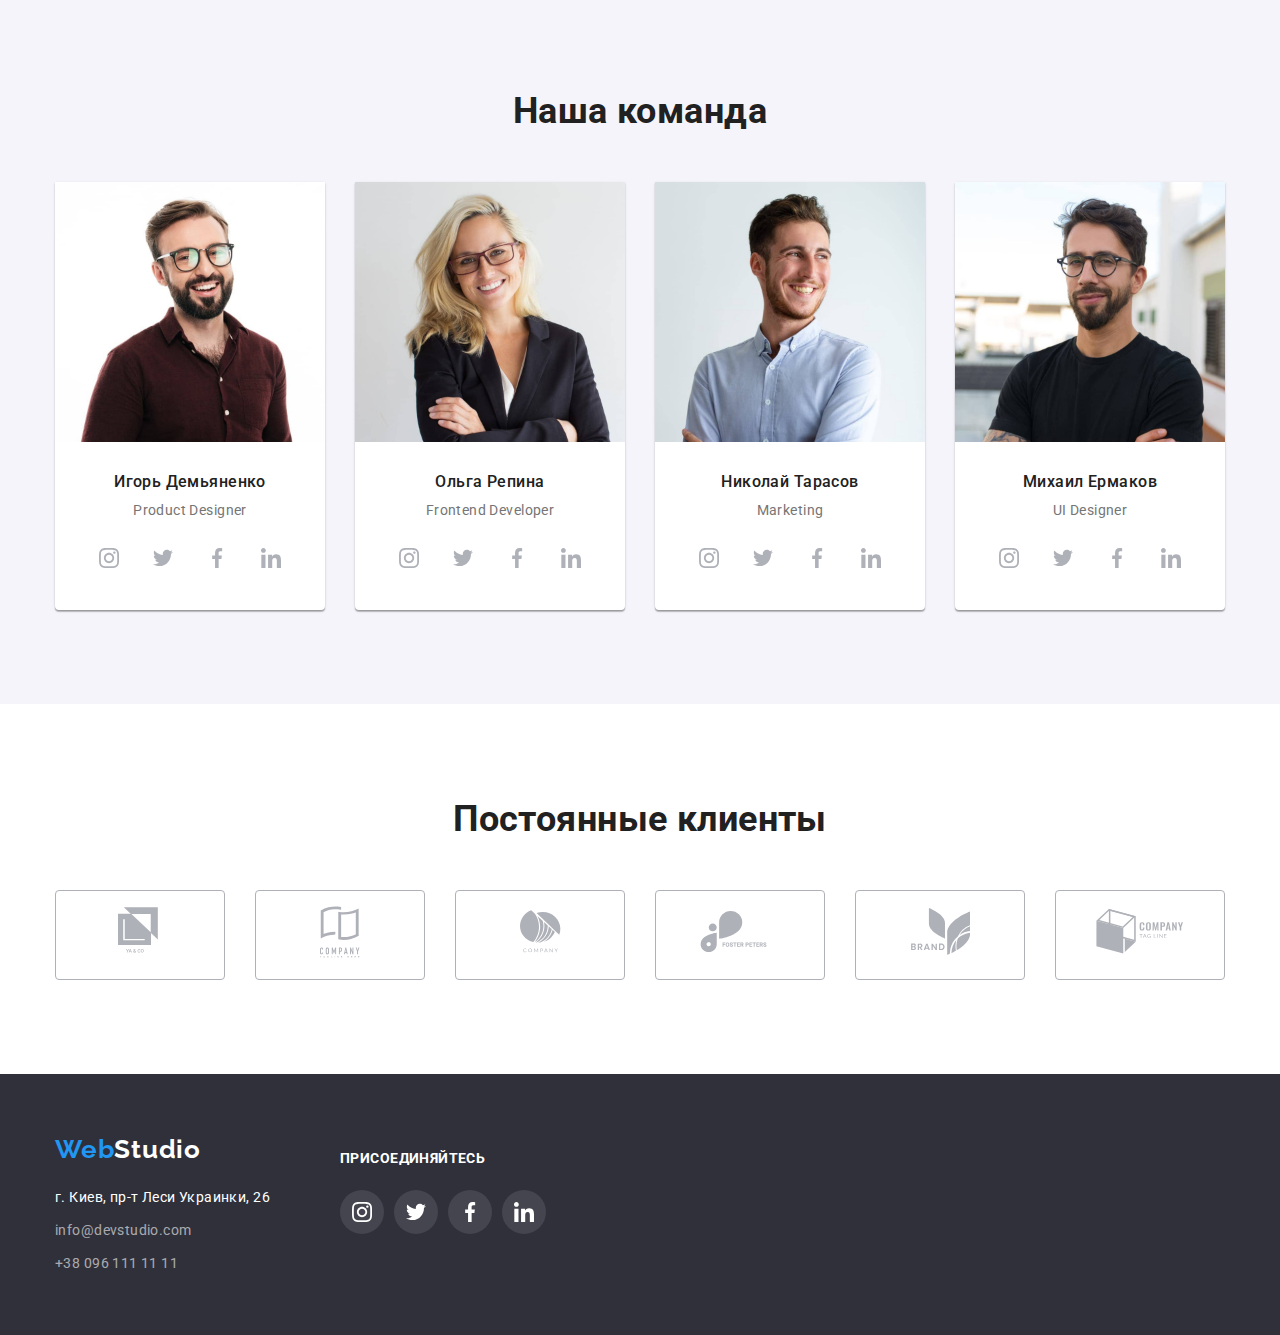
==== commit 711b1e61: "Додано фокус на клієнтів і кнопки фільтра" ====
--- a/index.html
+++ b/index.html
@@ -272,34 +272,46 @@
             <h3 class="header-section">Постоянные клиенты</h3>
             <ul class="icons-client">
                 <li class="item-client">
-                    <svg class="client svg-client-1">
-                        <use href="./images/icons/sprite.svg#logo_1"></use>
-                    </svg>
-                </li>
-                <li class="item-client">
-                    <svg class="client svg-client-2">
-                        <use href="./images/icons/sprite.svg#logo_2"></use>
-                    </svg>
-                </li>
-                <li class="item-client">
-                    <svg class="client svg-client-3">
-                        <use href="./images/icons/sprite.svg#logo_3"></use>
-                    </svg>
-                </li>
-                <li class="item-client">
-                    <svg class="client svg-client-4">
-                        <use href="./images/icons/sprite.svg#logo_4"></use>
-                    </svg>
-                </li>
-                <li class="item-client">
-                    <svg class="client svg-client-5">
-                        <use href="./images/icons/sprite.svg#logo_5"></use>
-                    </svg>
-                </li>
-                <li class="item-client">
-                    <svg class="client svg-client-6">
-                        <use href="./images/icons/sprite.svg#logo_6"></use>
-                    </svg>
+                    <a class="link-client" href="">
+                        <svg class="client svg-client-1">
+                            <use href="./images/icons/sprite.svg#logo_1"></use>
+                        </svg>
+                    </a>
+                </li>
+                <li class="item-client">
+                    <a class="link-client" href="">
+                        <svg class="client svg-client-2">
+                            <use href="./images/icons/sprite.svg#logo_2"></use>
+                        </svg>
+                    </a>
+                </li>
+                <li class="item-client">
+                    <a class="link-client" href="">
+                        <svg class="client svg-client-3">
+                            <use href="./images/icons/sprite.svg#logo_3"></use>
+                        </svg>
+                    </a>
+                </li>
+                <li class="item-client">
+                    <a class="link-client" href="">
+                        <svg class="client svg-client-4">
+                            <use href="./images/icons/sprite.svg#logo_4"></use>
+                        </svg>
+                    </a>
+                </li>
+                <li class="item-client">
+                    <a class="link-client" href="">
+                        <svg class="client svg-client-5">
+                            <use href="./images/icons/sprite.svg#logo_5"></use>
+                        </svg>
+                    </a>
+                </li>
+                <li class="item-client">
+                    <a class="link-client" href="">
+                        <svg class="client svg-client-6">
+                            <use href="./images/icons/sprite.svg#logo_6"></use>
+                        </svg>
+                    </a>
                 </li>
             </ul>
         </section>
--- a/css/styles.css
+++ b/css/styles.css
@@ -62,6 +62,8 @@
     background-color: #2196F3;
     /* text-decoration: underline; */
     cursor: pointer;
+    box-shadow: 0px 3px 1px rgba(0, 0, 0, 0.1), 0px 1px 2px rgba(0, 0, 0, 0.08), 0px 2px 2px rgba(0, 0, 0, 0.12);
+    border-radius: 4px;
 }
 
 .nav:focus, .contact-header:focus, .contact-footer:focus,
@@ -72,6 +74,8 @@
 .buttons:focus {
     color: #FFFFFF;
     background-color:  #2196F3;
+    box-shadow: 0px 3px 1px rgba(0, 0, 0, 0.1), 0px 1px 2px rgba(0, 0, 0, 0.08), 0px 2px 2px rgba(0, 0, 0, 0.12);
+    border-radius: 4px;
 }
 
 .hero {
@@ -197,10 +201,16 @@
     margin-bottom: 16px;
 }
 
+/*.project {
+    font-size: 16px;
+    line-height: 30px;
+    padding: 20px 24px;
+}*/
+
 .project {
     font-size: 16px;
     line-height: 30px;
-    padding: 19px 23px; /*20px 24px;*/
+    padding: 19px 23px;
     border: 1px solid #EEEEEE;
 }
 
@@ -451,13 +461,11 @@
     cursor: pointer;
 }
 
-.item-client:hover, .item-client:focus{
+.item-client:hover {
     border: 1px solid #2196F3;
-    box-sizing: border-box;
-    border-radius: 4px;
-}
-
-.item-client:hover .client, .item-client:focus .client{
+}
+
+.item-client:hover .client, .link-client:focus .client {
     fill: #2196F3;
 }
 
@@ -549,6 +557,12 @@
     color: #FFFFFF;
 }
 
-.desc-portfolio:hover {
+.link-portfolio {
+    display: block;
+    width: 370px;
+    height: 404px;
+}
+
+.link-portfolio:hover, link-portfolio:focus {
     box-shadow: 0px 1px 1px rgba(0, 0, 0, 0.12), 0px 4px 4px rgba(0, 0, 0, 0.06), 1px 4px 6px rgba(0, 0, 0, 0.16);   
 }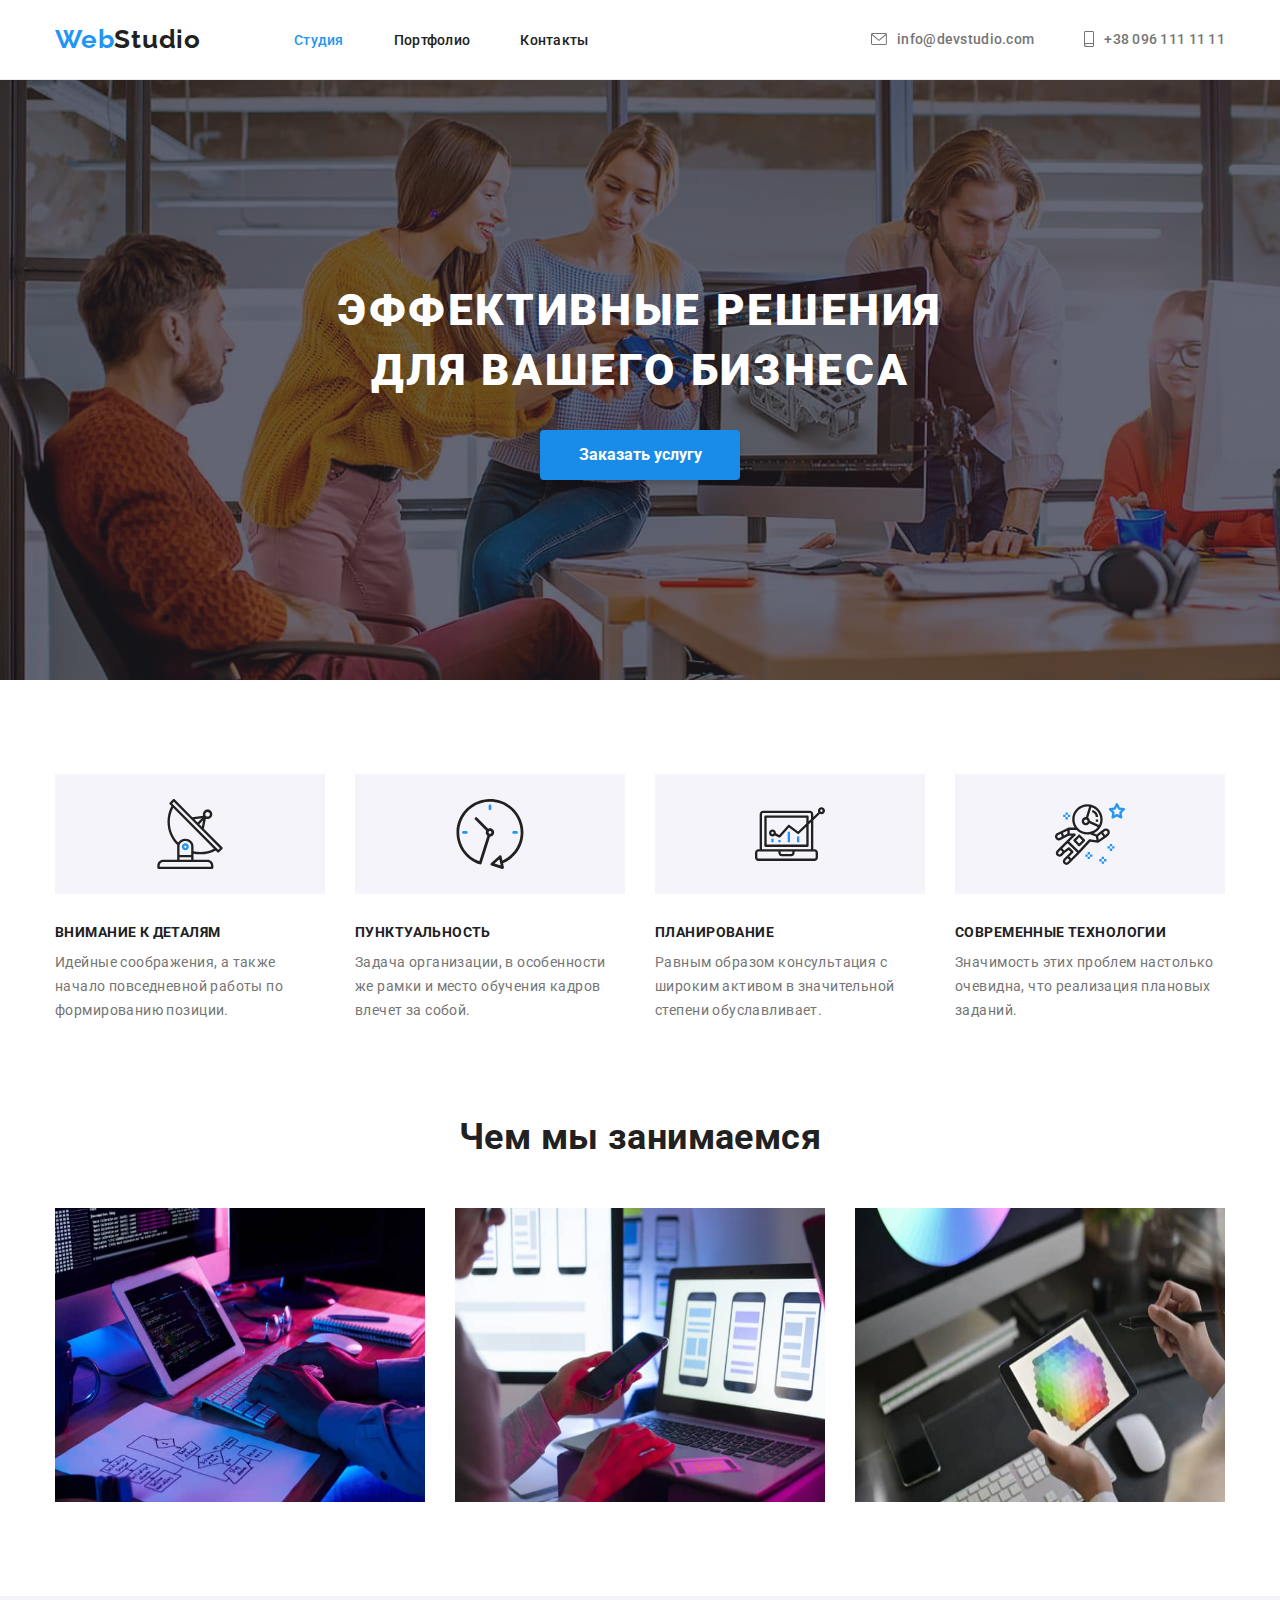
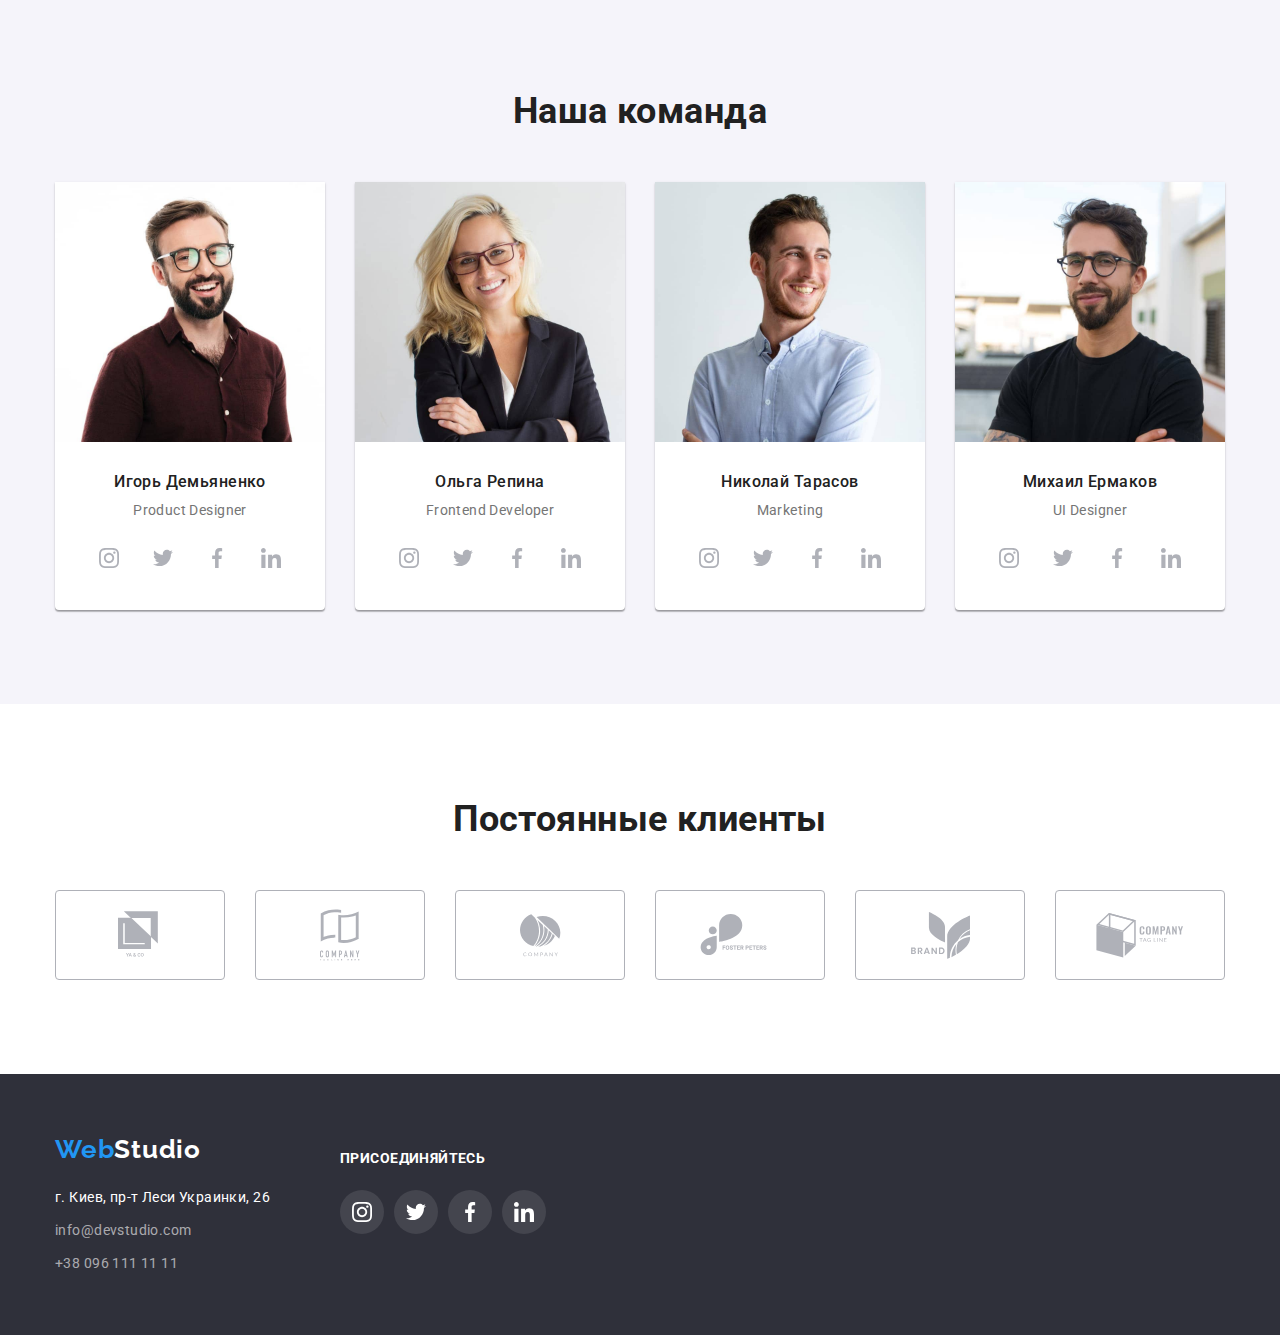
==== commit a03b20e9: "Додано контейнер для секції клієнтів і зроблено фокус для них на весь елемент" ====
--- a/index.html
+++ b/index.html
@@ -269,51 +269,53 @@
         </section>
 
         <section class="permanent-section">
-            <h3 class="header-section">Постоянные клиенты</h3>
-            <ul class="icons-client">
-                <li class="item-client">
-                    <a class="link-client" href="">
-                        <svg class="client svg-client-1">
-                            <use href="./images/icons/sprite.svg#logo_1"></use>
-                        </svg>
-                    </a>
-                </li>
-                <li class="item-client">
-                    <a class="link-client" href="">
-                        <svg class="client svg-client-2">
-                            <use href="./images/icons/sprite.svg#logo_2"></use>
-                        </svg>
-                    </a>
-                </li>
-                <li class="item-client">
-                    <a class="link-client" href="">
-                        <svg class="client svg-client-3">
-                            <use href="./images/icons/sprite.svg#logo_3"></use>
-                        </svg>
-                    </a>
-                </li>
-                <li class="item-client">
-                    <a class="link-client" href="">
-                        <svg class="client svg-client-4">
-                            <use href="./images/icons/sprite.svg#logo_4"></use>
-                        </svg>
-                    </a>
-                </li>
-                <li class="item-client">
-                    <a class="link-client" href="">
-                        <svg class="client svg-client-5">
-                            <use href="./images/icons/sprite.svg#logo_5"></use>
-                        </svg>
-                    </a>
-                </li>
-                <li class="item-client">
-                    <a class="link-client" href="">
-                        <svg class="client svg-client-6">
-                            <use href="./images/icons/sprite.svg#logo_6"></use>
-                        </svg>
-                    </a>
-                </li>
-            </ul>
+            <div class="container">
+                <h3 class="header-section">Постоянные клиенты</h3>
+                <ul class="icons-client">
+                    <li class="item-client">
+                        <a class="link-client" href="">
+                            <svg class="client svg-client-1">
+                                <use href="./images/icons/sprite.svg#logo_1"></use>
+                            </svg>
+                        </a>
+                    </li>
+                    <li class="item-client">
+                        <a class="link-client" href="">
+                            <svg class="client svg-client-2">
+                                <use href="./images/icons/sprite.svg#logo_2"></use>
+                            </svg>
+                        </a>
+                    </li>
+                    <li class="item-client">
+                        <a class="link-client" href="">
+                            <svg class="client svg-client-3">
+                                <use href="./images/icons/sprite.svg#logo_3"></use>
+                            </svg>
+                        </a>
+                    </li>
+                    <li class="item-client">
+                        <a class="link-client" href="">
+                            <svg class="client svg-client-4">
+                                <use href="./images/icons/sprite.svg#logo_4"></use>
+                            </svg>
+                        </a>
+                    </li>
+                    <li class="item-client">
+                        <a class="link-client" href="">
+                            <svg class="client svg-client-5">
+                                <use href="./images/icons/sprite.svg#logo_5"></use>
+                            </svg>
+                        </a>
+                    </li>
+                    <li class="item-client">
+                        <a class="link-client" href="">
+                            <svg class="client svg-client-6">
+                                <use href="./images/icons/sprite.svg#logo_6"></use>
+                            </svg>
+                        </a>
+                    </li>
+                </ul>
+            </div>
         </section>
     </main>
 
--- a/css/styles.css
+++ b/css/styles.css
@@ -449,7 +449,7 @@
     margin-right: 30px;
 }
 
-.item-client {
+.link-client {
     display:flex;
     justify-content: center;
     align-items: center;
@@ -461,11 +461,11 @@
     cursor: pointer;
 }
 
-.item-client:hover {
+.link-client:hover, .link-client:focus {
     border: 1px solid #2196F3;
 }
 
-.item-client:hover .client, .link-client:focus .client {
+.link-client:hover .client, .link-client:focus .client {
     fill: #2196F3;
 }
 
@@ -563,6 +563,6 @@
     height: 404px;
 }
 
-.link-portfolio:hover, link-portfolio:focus {
+.link-portfolio:hover, .link-portfolio:focus {
     box-shadow: 0px 1px 1px rgba(0, 0, 0, 0.12), 0px 4px 4px rgba(0, 0, 0, 0.06), 1px 4px 6px rgba(0, 0, 0, 0.16);   
 }